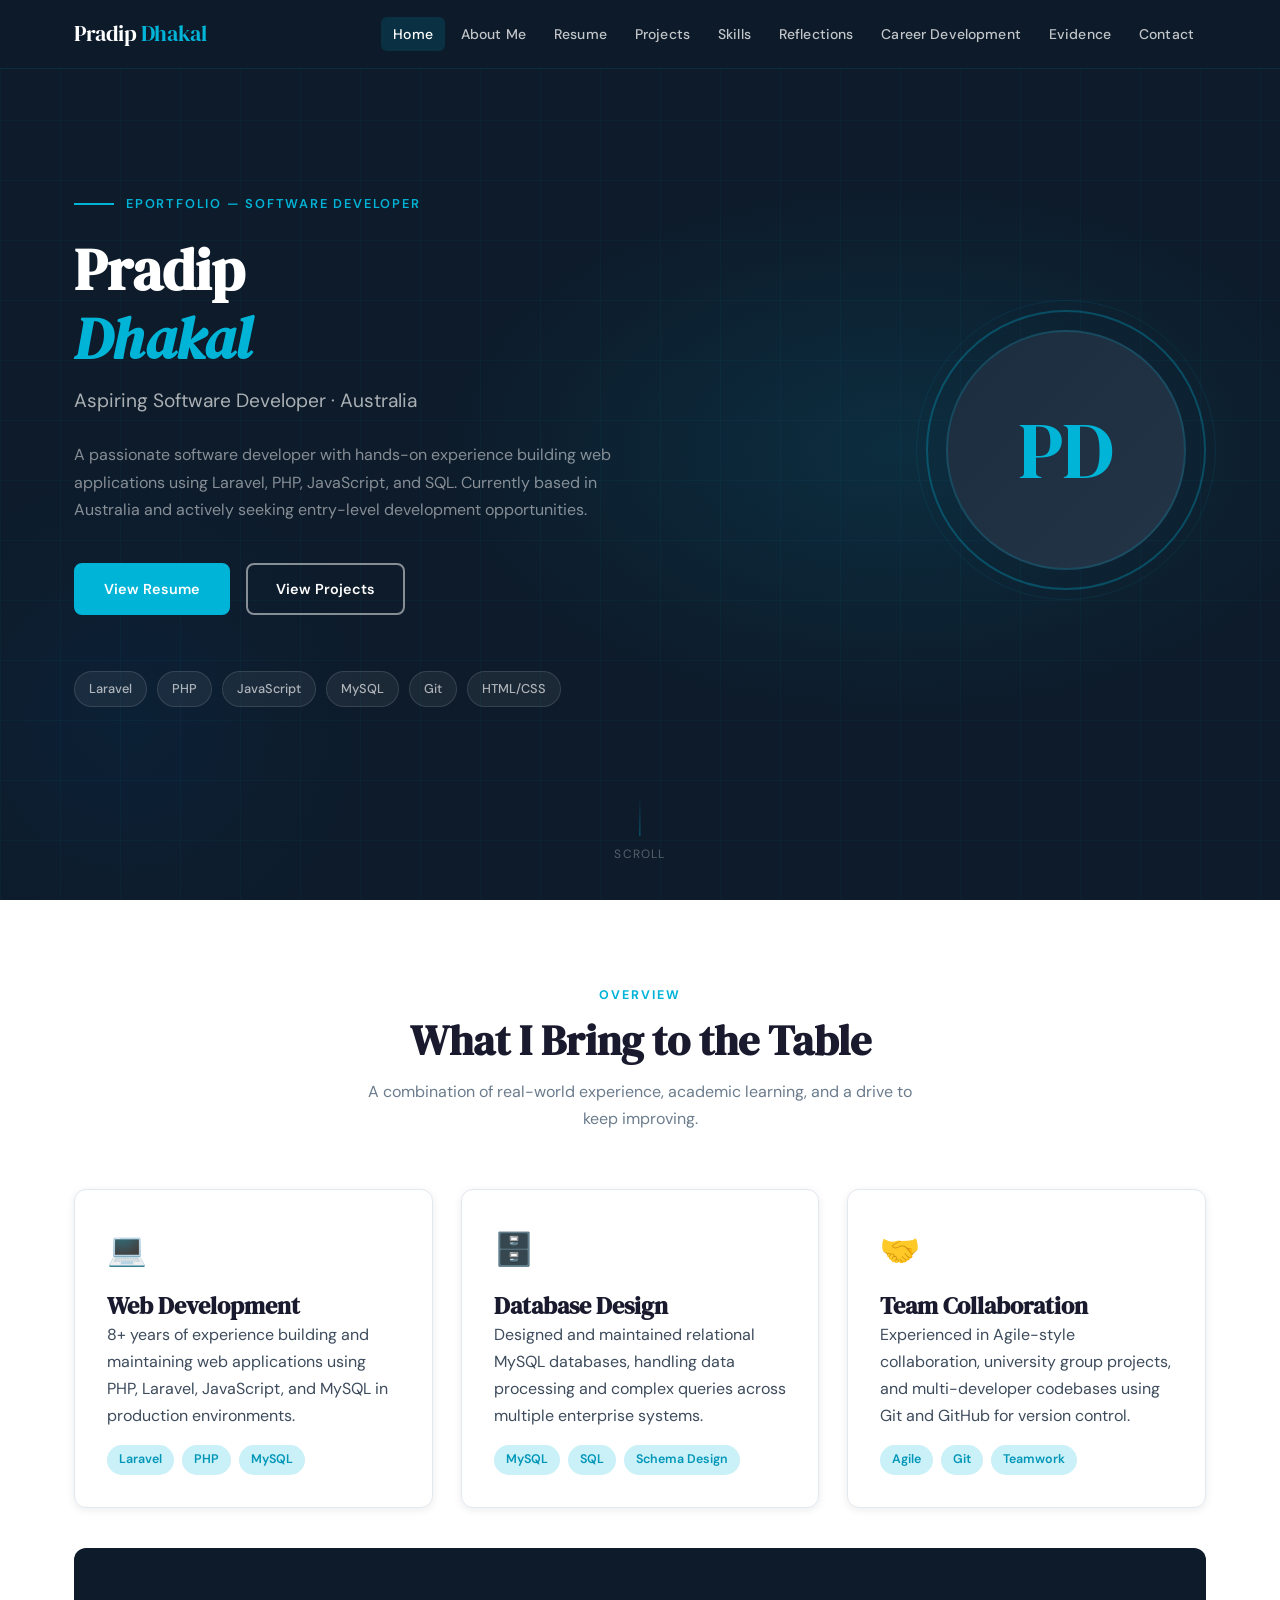
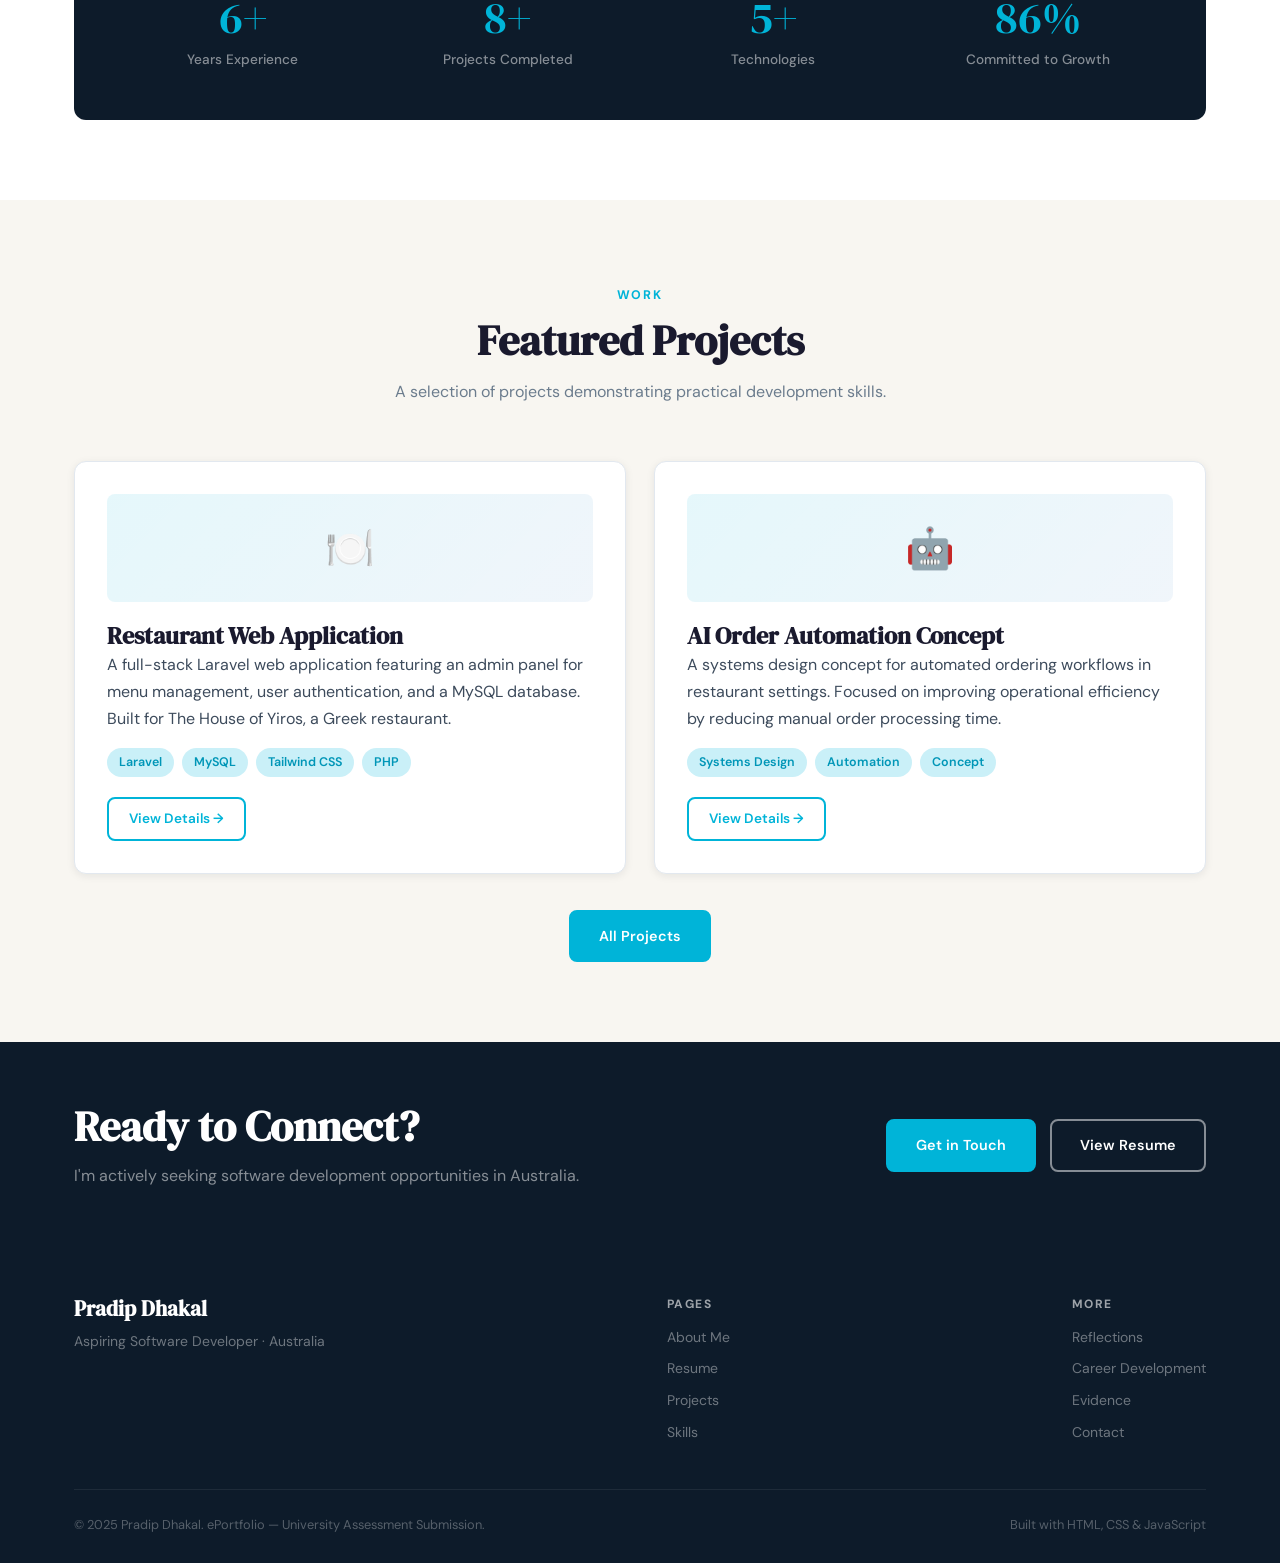
==== index.html @ 99e29441 "all add need som update" ====
<!DOCTYPE html>
<html lang="en">
<head>
  <meta charset="UTF-8" />
  <meta name="viewport" content="width=device-width, initial-scale=1.0" />
  <title>Pradip Dhakal — Software Developer</title>
  <link rel="stylesheet" href="style.css" />
</head>
<body>

<!-- NAVBAR -->
<nav class="navbar">
  <div class="container">
    <a href="index.html" class="nav-brand">Pradip <span>Dhakal</span></a>
    <ul class="nav-links">
      <li><a href="index.html">Home</a></li>
      <li><a href="about.html">About Me</a></li>
      <li><a href="resume.html">Resume</a></li>
      <li><a href="projects.html">Projects</a></li>
      <li><a href="skills.html">Skills</a></li>
      <li><a href="reflections.html">Reflections</a></li>
      <li><a href="career.html">Career Development</a></li>
      <li><a href="evidence.html">Evidence</a></li>
      <li><a href="contact.html">Contact</a></li>
    </ul>
    <button class="nav-toggle" aria-label="Toggle menu">
      <span></span><span></span><span></span>
    </button>
  </div>
</nav>

<!-- HERO -->
<section class="hero">
  <div class="hero-grid"></div>
  <div class="container" style="width:100%;">
    <div class="hero-grid-layout">
      <div class="hero-content">
        <div class="hero-eyebrow">
          <div class="eyebrow-line"></div>
          <span>ePortfolio — Software Developer</span>
        </div>
        <h1>Pradip<br><em>Dhakal</em></h1>
        <p class="hero-subtitle">Aspiring Software Developer · Australia</p>
        <p class="hero-desc">
          A passionate software developer with hands-on experience building web applications using 
          Laravel, PHP, JavaScript, and SQL. Currently based in Australia and actively seeking 
          entry-level development opportunities.
        </p>
        <div class="hero-cta">
          <a href="resume.html" class="btn btn-primary">View Resume</a>
          <a href="projects.html" class="btn btn-outline">View Projects</a>
        </div>
        <div class="hero-chips">
          <span class="chip">Laravel</span>
          <span class="chip">PHP</span>
          <span class="chip">JavaScript</span>
          <span class="chip">MySQL</span>
          <span class="chip">Git</span>
          <span class="chip">HTML/CSS</span>
        </div>
      </div>
      <div class="hero-visual">
        <div class="avatar-ring">
          <div class="avatar-inner">PD</div>
        </div>
      </div>
    </div>
  </div>
  <div class="scroll-indicator">Scroll</div>
</section>

<!-- KEY HIGHLIGHTS -->
<section class="section" style="background: var(--white);">
  <div class="container">
    <div class="section-header fade-in-up">
      <span class="section-label">Overview</span>
      <h2>What I Bring to the Table</h2>
      <p>A combination of real-world experience, academic learning, and a drive to keep improving.</p>
    </div>

    <div class="grid-3">
      <div class="card fade-in-up">
        <div style="font-size:2rem;margin-bottom:16px;">💻</div>
        <h3>Web Development</h3>
        <p>8+ years of experience building and maintaining web applications using PHP, Laravel, JavaScript, and MySQL in production environments.</p>
        <div class="tags">
          <span class="tag">Laravel</span>
          <span class="tag">PHP</span>
          <span class="tag">MySQL</span>
        </div>
      </div>
      <div class="card fade-in-up">
        <div style="font-size:2rem;margin-bottom:16px;">🗄️</div>
        <h3>Database Design</h3>
        <p>Designed and maintained relational MySQL databases, handling data processing and complex queries across multiple enterprise systems.</p>
        <div class="tags">
          <span class="tag">MySQL</span>
          <span class="tag">SQL</span>
          <span class="tag">Schema Design</span>
        </div>
      </div>
      <div class="card fade-in-up">
        <div style="font-size:2rem;margin-bottom:16px;">🤝</div>
        <h3>Team Collaboration</h3>
        <p>Experienced in Agile-style collaboration, university group projects, and multi-developer codebases using Git and GitHub for version control.</p>
        <div class="tags">
          <span class="tag">Agile</span>
          <span class="tag">Git</span>
          <span class="tag">Teamwork</span>
        </div>
      </div>
    </div>

    <!-- Stats -->
    <div style="background:var(--navy);border-radius:var(--radius);padding:48px;margin-top:40px;" class="fade-in-up">
      <div class="grid-4">
        <div style="text-align:center;">
          <div style="font-family:var(--font-display);font-size:2.8rem;color:var(--teal);line-height:1;margin-bottom:8px;">
            <span data-target="8" data-suffix="+">0+</span>
          </div>
          <div style="font-size:0.85rem;color:rgba(255,255,255,0.5);font-weight:500;">Years Experience</div>
        </div>
        <div style="text-align:center;">
          <div style="font-family:var(--font-display);font-size:2.8rem;color:var(--teal);line-height:1;margin-bottom:8px;">
            <span data-target="10" data-suffix="+">0+</span>
          </div>
          <div style="font-size:0.85rem;color:rgba(255,255,255,0.5);font-weight:500;">Projects Completed</div>
        </div>
        <div style="text-align:center;">
          <div style="font-family:var(--font-display);font-size:2.8rem;color:var(--teal);line-height:1;margin-bottom:8px;">
            <span data-target="6" data-suffix="+">0+</span>
          </div>
          <div style="font-size:0.85rem;color:rgba(255,255,255,0.5);font-weight:500;">Technologies</div>
        </div>
        <div style="text-align:center;">
          <div style="font-family:var(--font-display);font-size:2.8rem;color:var(--teal);line-height:1;margin-bottom:8px;">
            <span data-target="100" data-suffix="%">0%</span>
          </div>
          <div style="font-size:0.85rem;color:rgba(255,255,255,0.5);font-weight:500;">Committed to Growth</div>
        </div>
      </div>
    </div>
  </div>
</section>

<!-- FEATURED PROJECTS PREVIEW -->
<section class="section">
  <div class="container">
    <div class="section-header fade-in-up">
      <span class="section-label">Work</span>
      <h2>Featured Projects</h2>
      <p>A selection of projects demonstrating practical development skills.</p>
    </div>
    <div class="grid-2">
      <div class="card fade-in-up">
        <div style="background:linear-gradient(135deg,rgba(0,180,216,0.1),rgba(0,96,183,0.06));border-radius:8px;padding:20px;margin-bottom:20px;text-align:center;font-size:2.5rem;">🍽️</div>
        <h3>Restaurant Web Application</h3>
        <p>A full-stack Laravel web application featuring an admin panel for menu management, user authentication, and a MySQL database. Built for The House of Yiros, a Greek restaurant.</p>
        <div class="tags">
          <span class="tag">Laravel</span>
          <span class="tag">MySQL</span>
          <span class="tag">Tailwind CSS</span>
          <span class="tag">PHP</span>
        </div>
        <div style="margin-top:20px;">
          <a href="projects.html" class="btn btn-outline-dark" style="font-size:0.85rem;padding:8px 20px;">View Details →</a>
        </div>
      </div>
      <div class="card fade-in-up">
        <div style="background:linear-gradient(135deg,rgba(0,180,216,0.1),rgba(0,96,183,0.06));border-radius:8px;padding:20px;margin-bottom:20px;text-align:center;font-size:2.5rem;">🤖</div>
        <h3>AI Order Automation Concept</h3>
        <p>A systems design concept for automated ordering workflows in restaurant settings. Focused on improving operational efficiency by reducing manual order processing time.</p>
        <div class="tags">
          <span class="tag">Systems Design</span>
          <span class="tag">Automation</span>
          <span class="tag">Concept</span>
        </div>
        <div style="margin-top:20px;">
          <a href="projects.html" class="btn btn-outline-dark" style="font-size:0.85rem;padding:8px 20px;">View Details →</a>
        </div>
      </div>
    </div>
    <div style="text-align:center;margin-top:36px;" class="fade-in-up">
      <a href="projects.html" class="btn btn-primary">All Projects</a>
    </div>
  </div>
</section>

<!-- CTA STRIP -->
<section style="background:var(--navy);padding:60px 0;">
  <div class="container">
    <div style="display:flex;justify-content:space-between;align-items:center;flex-wrap:wrap;gap:24px;" class="fade-in-up">
      <div>
        <h2 style="color:var(--white);margin-bottom:10px;">Ready to Connect?</h2>
        <p style="color:rgba(255,255,255,0.5);margin:0;">I'm actively seeking software development opportunities in Australia.</p>
      </div>
      <div style="display:flex;gap:14px;flex-wrap:wrap;">
        <a href="contact.html" class="btn btn-primary">Get in Touch</a>
        <a href="resume.html" class="btn btn-outline">View Resume</a>
      </div>
    </div>
  </div>
</section>

<!-- FOOTER -->
<footer>
  <div class="container">
    <div class="footer-content">
      <div class="footer-brand">
        <h3>Pradip Dhakal</h3>
        <p>Aspiring Software Developer · Australia</p>
      </div>
      <div class="footer-links-col">
        <h4>Pages</h4>
        <a href="about.html">About Me</a>
        <a href="resume.html">Resume</a>
        <a href="projects.html">Projects</a>
        <a href="skills.html">Skills</a>
      </div>
      <div class="footer-links-col">
        <h4>More</h4>
        <a href="reflections.html">Reflections</a>
        <a href="career.html">Career Development</a>
        <a href="evidence.html">Evidence</a>
        <a href="contact.html">Contact</a>
      </div>
    </div>
    <div class="footer-bottom">
      <p>&copy; 2025 Pradip Dhakal. ePortfolio — University Assessment Submission.</p>
      <p>Built with HTML, CSS &amp; JavaScript</p>
    </div>
  </div>
</footer>

<script src="script.js"></script>
</body>
</html>
---- style.css ----
/* ============================================
   PRADIP DHAKAL - ePortfolio Stylesheet
   Clean, Modern, Professional
   ============================================ */

@import url('https://fonts.googleapis.com/css2?family=DM+Serif+Display:ital@0;1&family=DM+Sans:wght@300;400;500;600;700&display=swap');

/* === CSS VARIABLES === */
:root {
  --navy: #0d1b2a;
  --navy-mid: #1b2d3e;
  --navy-light: #243447;
  --teal: #00b4d8;
  --teal-dark: #0096b7;
  --teal-pale: #caf0f8;
  --cream: #f8f6f1;
  --white: #ffffff;
  --text-dark: #1a1a2e;
  --text-mid: #3d4b5c;
  --text-light: #6b7c8d;
  --border: #e2e8ef;
  --shadow-sm: 0 2px 8px rgba(13,27,42,0.08);
  --shadow-md: 0 6px 24px rgba(13,27,42,0.12);
  --shadow-lg: 0 16px 48px rgba(13,27,42,0.16);
  --radius: 12px;
  --radius-sm: 6px;
  --transition: all 0.3s cubic-bezier(0.4, 0, 0.2, 1);
  --font-display: 'DM Serif Display', Georgia, serif;
  --font-body: 'DM Sans', system-ui, sans-serif;
}

/* === RESET & BASE === */
*, *::before, *::after { box-sizing: border-box; margin: 0; padding: 0; }

html { scroll-behavior: smooth; font-size: 16px; }

body {
  font-family: var(--font-body);
  background: var(--cream);
  color: var(--text-dark);
  line-height: 1.7;
  overflow-x: hidden;
}

img { max-width: 100%; display: block; }
a { text-decoration: none; color: inherit; }
ul { list-style: none; }

/* === TYPOGRAPHY === */
h1, h2, h3, h4 { font-family: var(--font-display); line-height: 1.2; }
h1 { font-size: clamp(2.4rem, 5vw, 3.6rem); }
h2 { font-size: clamp(1.8rem, 3.5vw, 2.6rem); }
h3 { font-size: clamp(1.2rem, 2vw, 1.5rem); }
h4 { font-size: 1.1rem; }
p { color: var(--text-mid); margin-bottom: 1rem; }
p:last-child { margin-bottom: 0; }

/* === LAYOUT === */
.container {
  max-width: 1180px;
  margin: 0 auto;
  padding: 0 24px;
}

.section {
  padding: 80px 0;
}

.section-header {
  text-align: center;
  margin-bottom: 56px;
}

.section-header h2 { margin-bottom: 12px; }
.section-header p { max-width: 560px; margin: 0 auto; color: var(--text-light); }

.section-label {
  display: inline-block;
  font-family: var(--font-body);
  font-size: 0.78rem;
  font-weight: 700;
  letter-spacing: 0.16em;
  text-transform: uppercase;
  color: var(--teal);
  margin-bottom: 10px;
}

/* === NAVBAR === */
.navbar {
  position: fixed;
  top: 0;
  left: 0;
  right: 0;
  z-index: 1000;
  background: rgba(13, 27, 42, 0.97);
  backdrop-filter: blur(12px);
  border-bottom: 1px solid rgba(0,180,216,0.12);
  transition: var(--transition);
}

.navbar .container {
  display: flex;
  align-items: center;
  justify-content: space-between;
  height: 68px;
}

.nav-brand {
  font-family: var(--font-display);
  font-size: 1.4rem;
  color: var(--white);
  letter-spacing: -0.02em;
}

.nav-brand span { color: var(--teal); }

.nav-links {
  display: flex;
  align-items: center;
  gap: 4px;
}

.nav-links a {
  font-size: 0.875rem;
  font-weight: 500;
  color: rgba(255,255,255,0.75);
  padding: 8px 12px;
  border-radius: var(--radius-sm);
  transition: var(--transition);
  letter-spacing: 0.01em;
}

.nav-links a:hover,
.nav-links a.active {
  color: var(--white);
  background: rgba(0,180,216,0.15);
}

.nav-toggle {
  display: none;
  flex-direction: column;
  gap: 5px;
  cursor: pointer;
  padding: 4px;
  background: none;
  border: none;
}

.nav-toggle span {
  display: block;
  width: 24px;
  height: 2px;
  background: var(--white);
  border-radius: 2px;
  transition: var(--transition);
}

.nav-toggle.open span:nth-child(1) { transform: translateY(7px) rotate(45deg); }
.nav-toggle.open span:nth-child(2) { opacity: 0; }
.nav-toggle.open span:nth-child(3) { transform: translateY(-7px) rotate(-45deg); }

/* === BUTTONS === */
.btn {
  display: inline-flex;
  align-items: center;
  gap: 8px;
  padding: 12px 28px;
  border-radius: 8px;
  font-family: var(--font-body);
  font-size: 0.9rem;
  font-weight: 600;
  cursor: pointer;
  transition: var(--transition);
  border: 2px solid transparent;
}

.btn-primary {
  background: var(--teal);
  color: var(--white);
  border-color: var(--teal);
}

.btn-primary:hover {
  background: var(--teal-dark);
  border-color: var(--teal-dark);
  transform: translateY(-2px);
  box-shadow: 0 8px 20px rgba(0,180,216,0.35);
}

.btn-outline {
  background: transparent;
  color: var(--white);
  border-color: rgba(255,255,255,0.5);
}

.btn-outline:hover {
  background: rgba(255,255,255,0.1);
  border-color: var(--white);
  transform: translateY(-2px);
}

.btn-outline-dark {
  background: transparent;
  color: var(--teal);
  border-color: var(--teal);
}

.btn-outline-dark:hover {
  background: var(--teal);
  color: var(--white);
  transform: translateY(-2px);
}

/* === CARDS === */
.card {
  background: var(--white);
  border-radius: var(--radius);
  padding: 32px;
  box-shadow: var(--shadow-sm);
  border: 1px solid var(--border);
  transition: var(--transition);
}

.card:hover {
  box-shadow: var(--shadow-md);
  transform: translateY(-3px);
}

/* === HERO === */
.hero {
  min-height: 100vh;
  background: var(--navy);
  position: relative;
  display: flex;
  align-items: center;
  overflow: hidden;
}

.hero::before {
  content: '';
  position: absolute;
  inset: 0;
  background:
    radial-gradient(ellipse 60% 50% at 70% 50%, rgba(0,180,216,0.12) 0%, transparent 60%),
    radial-gradient(ellipse 40% 60% at 10% 80%, rgba(0,96,183,0.08) 0%, transparent 50%);
}

.hero-grid {
  position: absolute;
  inset: 0;
  background-image:
    linear-gradient(rgba(0,180,216,0.04) 1px, transparent 1px),
    linear-gradient(90deg, rgba(0,180,216,0.04) 1px, transparent 1px);
  background-size: 60px 60px;
}

.hero-content {
  position: relative;
  z-index: 1;
}

.hero-eyebrow {
  display: flex;
  align-items: center;
  gap: 12px;
  margin-bottom: 20px;
  opacity: 0;
  animation: fadeUp 0.8s 0.2s forwards;
}

.hero-eyebrow span {
  font-size: 0.8rem;
  font-weight: 600;
  letter-spacing: 0.14em;
  text-transform: uppercase;
  color: var(--teal);
}

.eyebrow-line {
  width: 40px;
  height: 2px;
  background: var(--teal);
}

.hero h1 {
  color: var(--white);
  margin-bottom: 12px;
  opacity: 0;
  animation: fadeUp 0.8s 0.35s forwards;
}

.hero h1 em {
  font-style: italic;
  color: var(--teal);
}

.hero-subtitle {
  font-size: 1.2rem;
  color: rgba(255,255,255,0.65);
  margin-bottom: 24px;
  font-weight: 400;
  opacity: 0;
  animation: fadeUp 0.8s 0.5s forwards;
}

.hero-desc {
  color: rgba(255,255,255,0.5);
  font-size: 1rem;
  max-width: 540px;
  margin-bottom: 40px;
  opacity: 0;
  animation: fadeUp 0.8s 0.65s forwards;
}

.hero-cta {
  display: flex;
  gap: 16px;
  flex-wrap: wrap;
  opacity: 0;
  animation: fadeUp 0.8s 0.8s forwards;
}

.hero-chips {
  display: flex;
  flex-wrap: wrap;
  gap: 10px;
  margin-top: 56px;
  opacity: 0;
  animation: fadeUp 0.8s 1s forwards;
}

.chip {
  padding: 6px 14px;
  border-radius: 100px;
  font-size: 0.8rem;
  font-weight: 500;
  background: rgba(255,255,255,0.06);
  border: 1px solid rgba(255,255,255,0.12);
  color: rgba(255,255,255,0.65);
}

.hero-visual {
  display: flex;
  justify-content: center;
  align-items: center;
  opacity: 0;
  animation: fadeIn 1s 0.5s forwards;
}

.avatar-ring {
  width: 280px;
  height: 280px;
  border-radius: 50%;
  border: 2px solid rgba(0,180,216,0.3);
  display: flex;
  align-items: center;
  justify-content: center;
  position: relative;
}

.avatar-ring::before {
  content: '';
  position: absolute;
  inset: -12px;
  border-radius: 50%;
  border: 1px solid rgba(0,180,216,0.1);
}

.avatar-inner {
  width: 240px;
  height: 240px;
  border-radius: 50%;
  background: linear-gradient(135deg, var(--navy-mid), var(--navy-light));
  border: 2px solid rgba(0,180,216,0.2);
  display: flex;
  align-items: center;
  justify-content: center;
  font-family: var(--font-display);
  font-size: 5rem;
  color: var(--teal);
}

.scroll-indicator {
  position: absolute;
  bottom: 36px;
  left: 50%;
  transform: translateX(-50%);
  display: flex;
  flex-direction: column;
  align-items: center;
  gap: 8px;
  color: rgba(255,255,255,0.3);
  font-size: 0.75rem;
  letter-spacing: 0.1em;
  text-transform: uppercase;
  animation: bounce 2s infinite;
}

.scroll-indicator::before {
  content: '';
  width: 1px;
  height: 40px;
  background: linear-gradient(to bottom, transparent, rgba(0,180,216,0.5));
}

/* === PAGE HERO (inner pages) === */
.page-hero {
  background: var(--navy);
  padding: 140px 0 60px;
  position: relative;
  overflow: hidden;
}

.page-hero::before {
  content: '';
  position: absolute;
  inset: 0;
  background: radial-gradient(ellipse 60% 80% at 80% 50%, rgba(0,180,216,0.08) 0%, transparent 60%);
}

.page-hero-content { position: relative; }
.page-hero .section-label { display: block; margin-bottom: 10px; }
.page-hero h1 { color: var(--white); margin-bottom: 12px; }
.page-hero p { color: rgba(255,255,255,0.55); max-width: 560px; margin: 0; }

/* === GRID LAYOUTS === */
.grid-2 { display: grid; grid-template-columns: repeat(2, 1fr); gap: 28px; }
.grid-3 { display: grid; grid-template-columns: repeat(3, 1fr); gap: 28px; }
.grid-4 { display: grid; grid-template-columns: repeat(4, 1fr); gap: 24px; }

/* === SKILL BARS === */
.skill-bar-wrap { margin-bottom: 20px; }
.skill-bar-header { display: flex; justify-content: space-between; margin-bottom: 8px; }
.skill-bar-header span { font-size: 0.9rem; font-weight: 500; color: var(--text-dark); }
.skill-bar-header .pct { color: var(--text-light); font-size: 0.85rem; }
.skill-track { height: 6px; background: var(--border); border-radius: 100px; overflow: hidden; }
.skill-fill {
  height: 100%;
  background: linear-gradient(90deg, var(--teal), var(--teal-dark));
  border-radius: 100px;
  width: 0;
  transition: width 1.2s cubic-bezier(0.4, 0, 0.2, 1);
}

/* === TIMELINE === */
.timeline { position: relative; padding-left: 28px; }
.timeline::before {
  content: '';
  position: absolute;
  left: 0;
  top: 8px;
  bottom: 8px;
  width: 2px;
  background: var(--border);
}

.timeline-item {
  position: relative;
  margin-bottom: 36px;
  opacity: 0;
  transform: translateX(-16px);
  transition: all 0.5s ease;
}

.timeline-item.visible {
  opacity: 1;
  transform: translateX(0);
}

.timeline-dot {
  position: absolute;
  left: -34px;
  top: 6px;
  width: 12px;
  height: 12px;
  border-radius: 50%;
  background: var(--teal);
  border: 3px solid var(--cream);
  box-shadow: 0 0 0 2px var(--teal);
}

.timeline-date {
  font-size: 0.78rem;
  font-weight: 700;
  letter-spacing: 0.08em;
  text-transform: uppercase;
  color: var(--teal);
  margin-bottom: 6px;
}

.timeline-title { font-weight: 700; color: var(--text-dark); margin-bottom: 4px; font-size: 1rem; }
.timeline-org { font-size: 0.9rem; color: var(--text-light); margin-bottom: 10px; }
.timeline-body { font-size: 0.9rem; color: var(--text-mid); }

/* === TAG CHIPS === */
.tags { display: flex; flex-wrap: wrap; gap: 8px; margin-top: 14px; }
.tag {
  padding: 4px 12px;
  border-radius: 100px;
  font-size: 0.78rem;
  font-weight: 600;
  background: var(--teal-pale);
  color: var(--teal-dark);
}

/* === FORMS === */
.form-group { margin-bottom: 20px; }
.form-group label {
  display: block;
  font-size: 0.875rem;
  font-weight: 600;
  color: var(--text-dark);
  margin-bottom: 8px;
}

.form-group input,
.form-group textarea,
.form-group select {
  width: 100%;
  padding: 12px 16px;
  border: 1.5px solid var(--border);
  border-radius: 8px;
  font-family: var(--font-body);
  font-size: 0.9rem;
  color: var(--text-dark);
  background: var(--white);
  transition: var(--transition);
  outline: none;
}

.form-group input:focus,
.form-group textarea:focus {
  border-color: var(--teal);
  box-shadow: 0 0 0 3px rgba(0,180,216,0.12);
}

.form-group textarea { resize: vertical; min-height: 120px; }

.field-error {
  font-size: 0.8rem;
  color: #e53e3e;
  margin-top: 5px;
  display: none;
}

.form-group.error .field-error { display: block; }
.form-group.error input,
.form-group.error textarea { border-color: #e53e3e; }

/* === GOAL CARDS === */
.goal-card {
  background: var(--white);
  border-radius: var(--radius);
  padding: 32px;
  box-shadow: var(--shadow-sm);
  border: 1px solid var(--border);
  border-top: 4px solid var(--teal);
  transition: var(--transition);
}

.goal-card:hover { box-shadow: var(--shadow-md); transform: translateY(-3px); }
.goal-icon { font-size: 2rem; margin-bottom: 16px; }
.goal-label {
  font-size: 0.78rem;
  font-weight: 700;
  letter-spacing: 0.12em;
  text-transform: uppercase;
  color: var(--teal);
  margin-bottom: 8px;
}
.goal-card h3 { margin-bottom: 12px; }

/* === EVIDENCE CARDS === */
.evidence-card {
  background: var(--white);
  border-radius: var(--radius);
  padding: 28px;
  box-shadow: var(--shadow-sm);
  border: 1px solid var(--border);
  display: flex;
  flex-direction: column;
  gap: 14px;
  transition: var(--transition);
}

.evidence-card:hover { box-shadow: var(--shadow-md); transform: translateY(-3px); }

.evidence-icon {
  width: 52px;
  height: 52px;
  border-radius: 10px;
  background: linear-gradient(135deg, rgba(0,180,216,0.12), rgba(0,180,216,0.06));
  display: flex;
  align-items: center;
  justify-content: center;
  font-size: 1.5rem;
}

.evidence-card h3 { font-size: 1.05rem; margin-bottom: 4px; }
.evidence-card p { font-size: 0.875rem; color: var(--text-light); margin: 0; }

.upload-placeholder {
  border: 2px dashed var(--border);
  border-radius: 8px;
  padding: 20px;
  text-align: center;
  color: var(--text-light);
  font-size: 0.85rem;
  cursor: pointer;
  transition: var(--transition);
}

.upload-placeholder:hover {
  border-color: var(--teal);
  color: var(--teal);
  background: rgba(0,180,216,0.03);
}

/* === REFLECTION SECTIONS === */
.reflection-section {
  background: var(--white);
  border-radius: var(--radius);
  padding: 36px;
  border: 1px solid var(--border);
  margin-bottom: 24px;
  opacity: 0;
  transform: translateY(16px);
  transition: all 0.5s ease;
}

.reflection-section.visible {
  opacity: 1;
  transform: translateY(0);
}

.reflection-section h3 {
  font-size: 1.2rem;
  color: var(--text-dark);
  margin-bottom: 14px;
  display: flex;
  align-items: center;
  gap: 10px;
}

.reflection-section h3::before {
  content: '';
  display: inline-block;
  width: 4px;
  height: 20px;
  background: var(--teal);
  border-radius: 2px;
  flex-shrink: 0;
}

/* === STATS === */
.stats-row {
  display: flex;
  gap: 40px;
  flex-wrap: wrap;
  margin-top: 40px;
}

.stat { flex: 1; min-width: 120px; }
.stat-number {
  font-family: var(--font-display);
  font-size: 2.5rem;
  color: var(--teal);
  line-height: 1;
  margin-bottom: 6px;
}
.stat-label { font-size: 0.82rem; color: var(--text-light); font-weight: 500; }

/* === FOOTER === */
footer {
  background: var(--navy);
  padding: 48px 0 28px;
}

.footer-content {
  display: flex;
  justify-content: space-between;
  align-items: flex-start;
  gap: 40px;
  flex-wrap: wrap;
  margin-bottom: 36px;
}

.footer-brand h3 {
  font-family: var(--font-display);
  color: var(--white);
  font-size: 1.3rem;
  margin-bottom: 8px;
}

.footer-brand p { color: rgba(255,255,255,0.4); font-size: 0.875rem; margin: 0; }

.footer-links-col h4 {
  color: rgba(255,255,255,0.6);
  font-size: 0.75rem;
  letter-spacing: 0.12em;
  text-transform: uppercase;
  margin-bottom: 14px;
  font-family: var(--font-body);
  font-weight: 700;
}

.footer-links-col a {
  display: block;
  color: rgba(255,255,255,0.4);
  font-size: 0.875rem;
  margin-bottom: 8px;
  transition: color 0.2s;
}

.footer-links-col a:hover { color: var(--teal); }

.footer-bottom {
  border-top: 1px solid rgba(255,255,255,0.07);
  padding-top: 24px;
  display: flex;
  justify-content: space-between;
  align-items: center;
  flex-wrap: wrap;
  gap: 12px;
}

.footer-bottom p { color: rgba(255,255,255,0.3); font-size: 0.8rem; margin: 0; }
.footer-bottom a { color: var(--teal); }

/* === ANIMATIONS === */
@keyframes fadeUp {
  from { opacity: 0; transform: translateY(24px); }
  to { opacity: 1; transform: translateY(0); }
}

@keyframes fadeIn {
  from { opacity: 0; }
  to { opacity: 1; }
}

@keyframes bounce {
  0%, 100% { transform: translateX(-50%) translateY(0); }
  50% { transform: translateX(-50%) translateY(8px); }
}

@keyframes pulse-ring {
  0% { transform: scale(1); opacity: 0.6; }
  100% { transform: scale(1.15); opacity: 0; }
}

.fade-in-up {
  opacity: 0;
  transform: translateY(24px);
  transition: opacity 0.6s ease, transform 0.6s ease;
}

.fade-in-up.visible {
  opacity: 1;
  transform: translateY(0);
}

/* === DIVIDERS === */
.divider {
  height: 1px;
  background: var(--border);
  margin: 48px 0;
}

/* === HIGHLIGHT BOX === */
.highlight-box {
  background: linear-gradient(135deg, rgba(0,180,216,0.06), rgba(0,96,183,0.04));
  border: 1px solid rgba(0,180,216,0.2);
  border-radius: var(--radius);
  padding: 28px 32px;
}

/* === CONTACT INFO ITEMS === */
.contact-info-item {
  display: flex;
  align-items: flex-start;
  gap: 16px;
  margin-bottom: 24px;
}

.contact-icon {
  width: 44px;
  height: 44px;
  border-radius: 10px;
  background: linear-gradient(135deg, rgba(0,180,216,0.15), rgba(0,180,216,0.06));
  display: flex;
  align-items: center;
  justify-content: center;
  font-size: 1.2rem;
  flex-shrink: 0;
}

.contact-info-item h4 { font-size: 0.82rem; color: var(--text-light); font-weight: 600; letter-spacing: 0.06em; text-transform: uppercase; margin-bottom: 3px; font-family: var(--font-body); }
.contact-info-item p { font-size: 0.95rem; color: var(--text-dark); font-weight: 500; margin: 0; }

/* === NOTICE / ALERT === */
.notice {
  background: rgba(0,180,216,0.07);
  border-left: 3px solid var(--teal);
  padding: 14px 18px;
  border-radius: 0 8px 8px 0;
  font-size: 0.875rem;
  color: var(--text-mid);
  margin-bottom: 16px;
}

/* === RESUME SPECIFIC === */
.resume-section { margin-bottom: 40px; }
.resume-section-title {
  font-family: var(--font-display);
  font-size: 1.3rem;
  color: var(--navy);
  border-bottom: 2px solid var(--teal);
  padding-bottom: 8px;
  margin-bottom: 20px;
}

.resume-item { margin-bottom: 24px; }
.resume-item-header { display: flex; justify-content: space-between; align-items: flex-start; flex-wrap: wrap; gap: 6px; margin-bottom: 6px; }
.resume-item-title { font-weight: 700; font-size: 1rem; color: var(--text-dark); }
.resume-item-date { font-size: 0.82rem; font-weight: 600; color: var(--teal); white-space: nowrap; }
.resume-item-org { font-size: 0.9rem; color: var(--text-light); margin-bottom: 10px; }
.resume-item ul { list-style: disc; padding-left: 20px; }
.resume-item ul li { font-size: 0.9rem; color: var(--text-mid); margin-bottom: 5px; }

.skill-pills { display: flex; flex-wrap: wrap; gap: 8px; }
.skill-pill {
  padding: 5px 14px;
  border-radius: 100px;
  font-size: 0.82rem;
  font-weight: 600;
  background: var(--navy);
  color: var(--white);
}

/* === COVER LETTER === */
.cover-letter {
  font-size: 0.92rem;
  line-height: 1.8;
  color: var(--text-mid);
}

.cover-letter p { margin-bottom: 1.1rem; }

/* === SUCCESS MESSAGE === */
.form-success {
  display: none;
  text-align: center;
  padding: 40px 20px;
  color: var(--text-dark);
}

.form-success .success-icon { font-size: 3rem; margin-bottom: 12px; }
.form-success h3 { color: var(--teal); margin-bottom: 8px; }

/* === RESPONSIVE === */
@media (max-width: 1024px) {
  .grid-4 { grid-template-columns: repeat(2, 1fr); }
}

@media (max-width: 768px) {
  .section { padding: 60px 0; }

  .nav-links {
    display: none;
    position: absolute;
    top: 68px;
    left: 0;
    right: 0;
    background: rgba(13, 27, 42, 0.98);
    padding: 16px;
    flex-direction: column;
    gap: 4px;
    border-bottom: 1px solid rgba(0,180,216,0.12);
  }

  .nav-links.open { display: flex; }
  .nav-links a { width: 100%; padding: 12px 16px; }
  .nav-toggle { display: flex; }

  .grid-2, .grid-3 { grid-template-columns: 1fr; }
  .grid-4 { grid-template-columns: 1fr; }

  .hero-grid-layout {
    grid-template-columns: 1fr;
  }

  .hero-visual { margin-top: 40px; }
  .avatar-ring { width: 200px; height: 200px; }
  .avatar-inner { width: 168px; height: 168px; font-size: 3.5rem; }

  .stats-row { gap: 28px; }
  .footer-content { flex-direction: column; gap: 28px; }
  .footer-bottom { flex-direction: column; text-align: center; }
}

@media (max-width: 480px) {
  .container { padding: 0 16px; }
  .hero-cta { flex-direction: column; }
  .btn { width: 100%; justify-content: center; }
  .card { padding: 24px 20px; }
}

/* Hero grid layout */
.hero-grid-layout {
  display: grid;
  grid-template-columns: 1fr auto;
  gap: 60px;
  align-items: center;
}
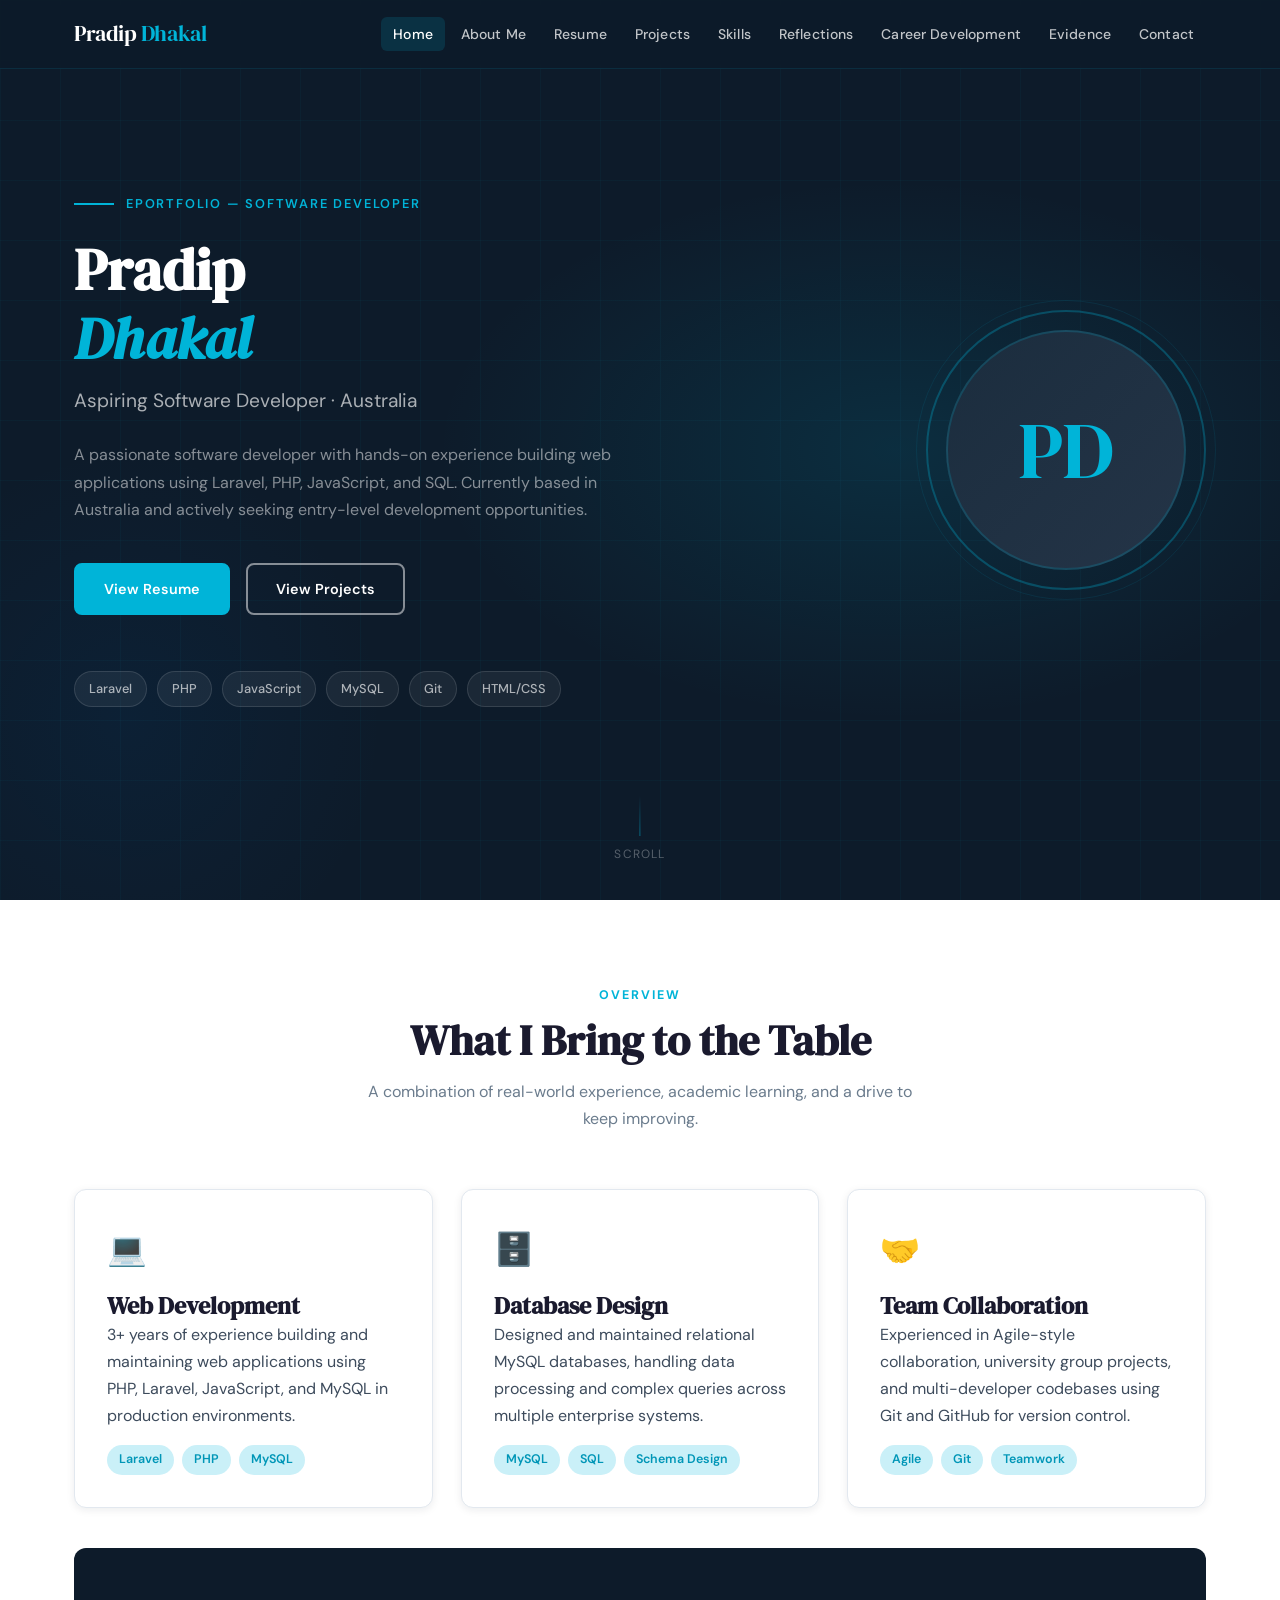
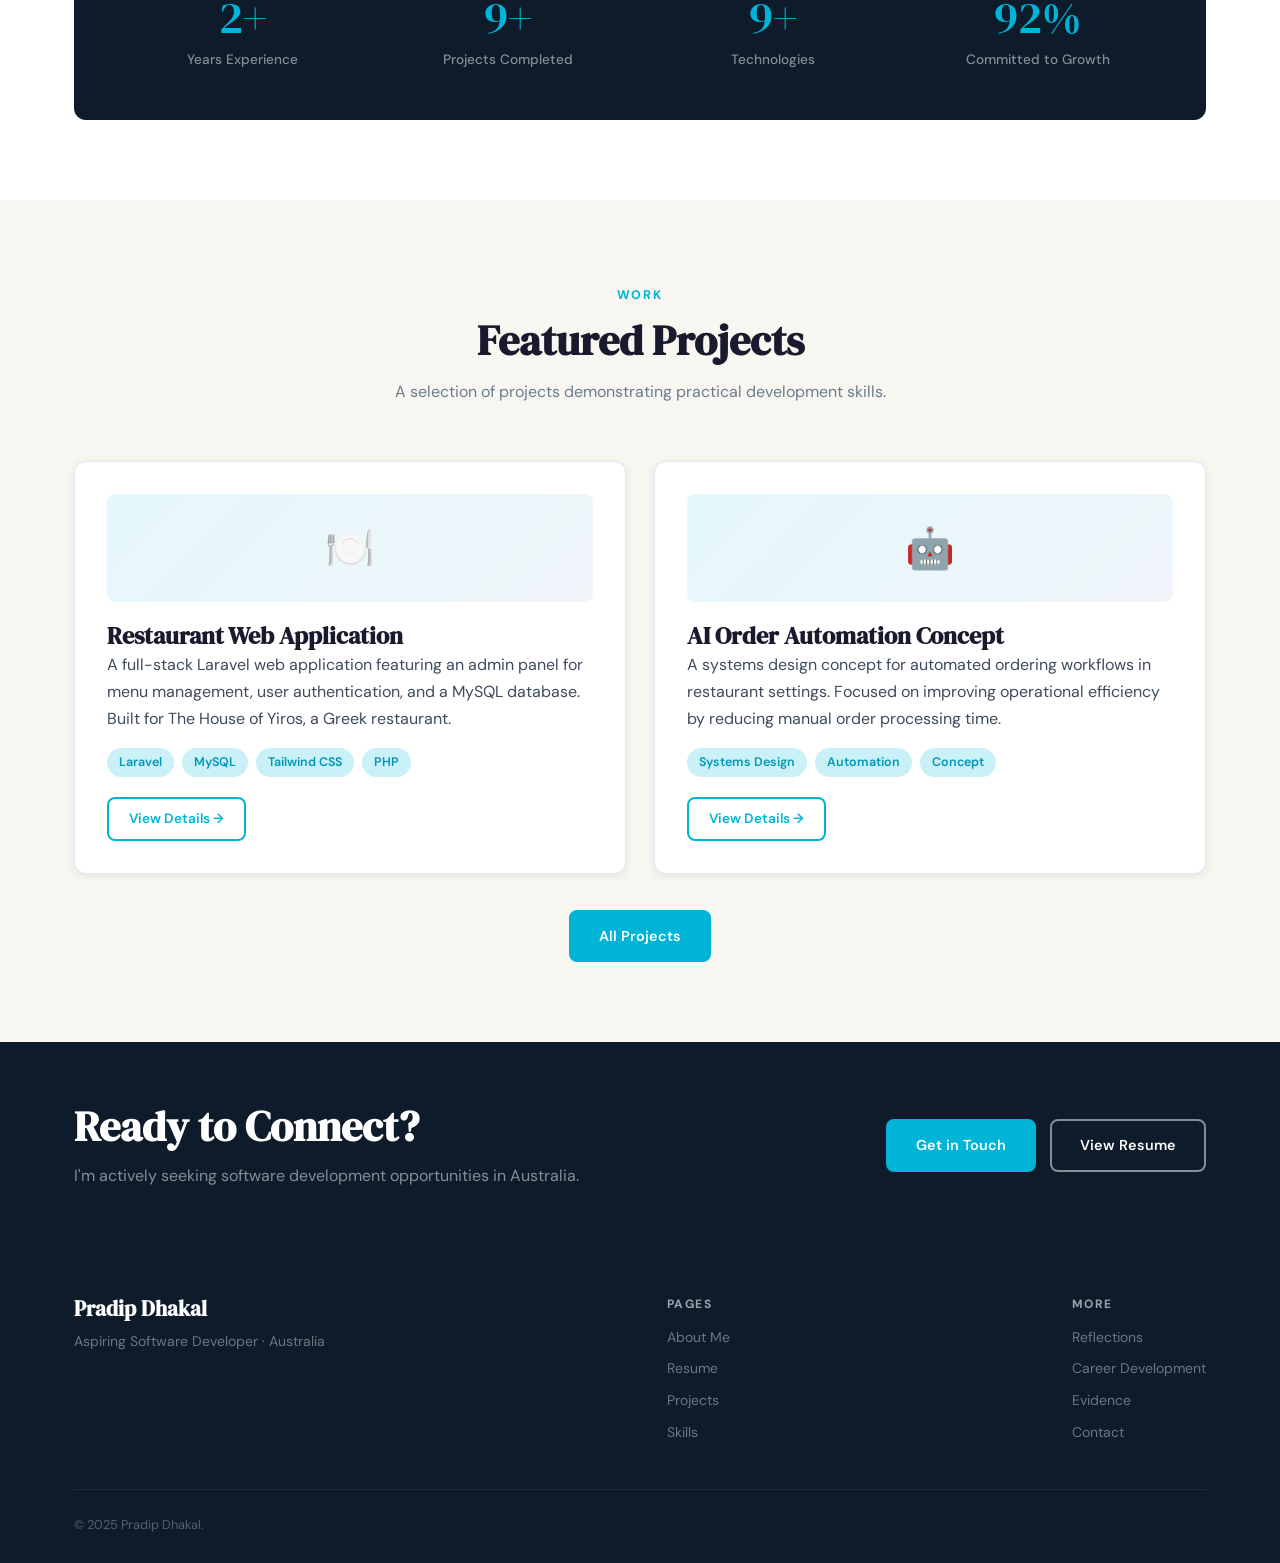
==== commit ded4e15f: "changed" ====
--- a/index.html
+++ b/index.html
@@ -82,7 +82,7 @@
       <div class="card fade-in-up">
         <div style="font-size:2rem;margin-bottom:16px;">💻</div>
         <h3>Web Development</h3>
-        <p>8+ years of experience building and maintaining web applications using PHP, Laravel, JavaScript, and MySQL in production environments.</p>
+        <p>3+ years of experience building and maintaining web applications using PHP, Laravel, JavaScript, and MySQL in production environments.</p>
         <div class="tags">
           <span class="tag">Laravel</span>
           <span class="tag">PHP</span>
@@ -116,7 +116,7 @@
       <div class="grid-4">
         <div style="text-align:center;">
           <div style="font-family:var(--font-display);font-size:2.8rem;color:var(--teal);line-height:1;margin-bottom:8px;">
-            <span data-target="8" data-suffix="+">0+</span>
+            <span data-target="3" data-suffix="+">0+</span>
           </div>
           <div style="font-size:0.85rem;color:rgba(255,255,255,0.5);font-weight:500;">Years Experience</div>
         </div>
@@ -128,7 +128,7 @@
         </div>
         <div style="text-align:center;">
           <div style="font-family:var(--font-display);font-size:2.8rem;color:var(--teal);line-height:1;margin-bottom:8px;">
-            <span data-target="6" data-suffix="+">0+</span>
+            <span data-target="10" data-suffix="+">0+</span>
           </div>
           <div style="font-size:0.85rem;color:rgba(255,255,255,0.5);font-weight:500;">Technologies</div>
         </div>
@@ -226,8 +226,7 @@
       </div>
     </div>
     <div class="footer-bottom">
-      <p>&copy; 2025 Pradip Dhakal. ePortfolio — University Assessment Submission.</p>
-      <p>Built with HTML, CSS &amp; JavaScript</p>
+      <p>&copy; 2025 Pradip Dhakal.</p>
     </div>
   </div>
 </footer>
